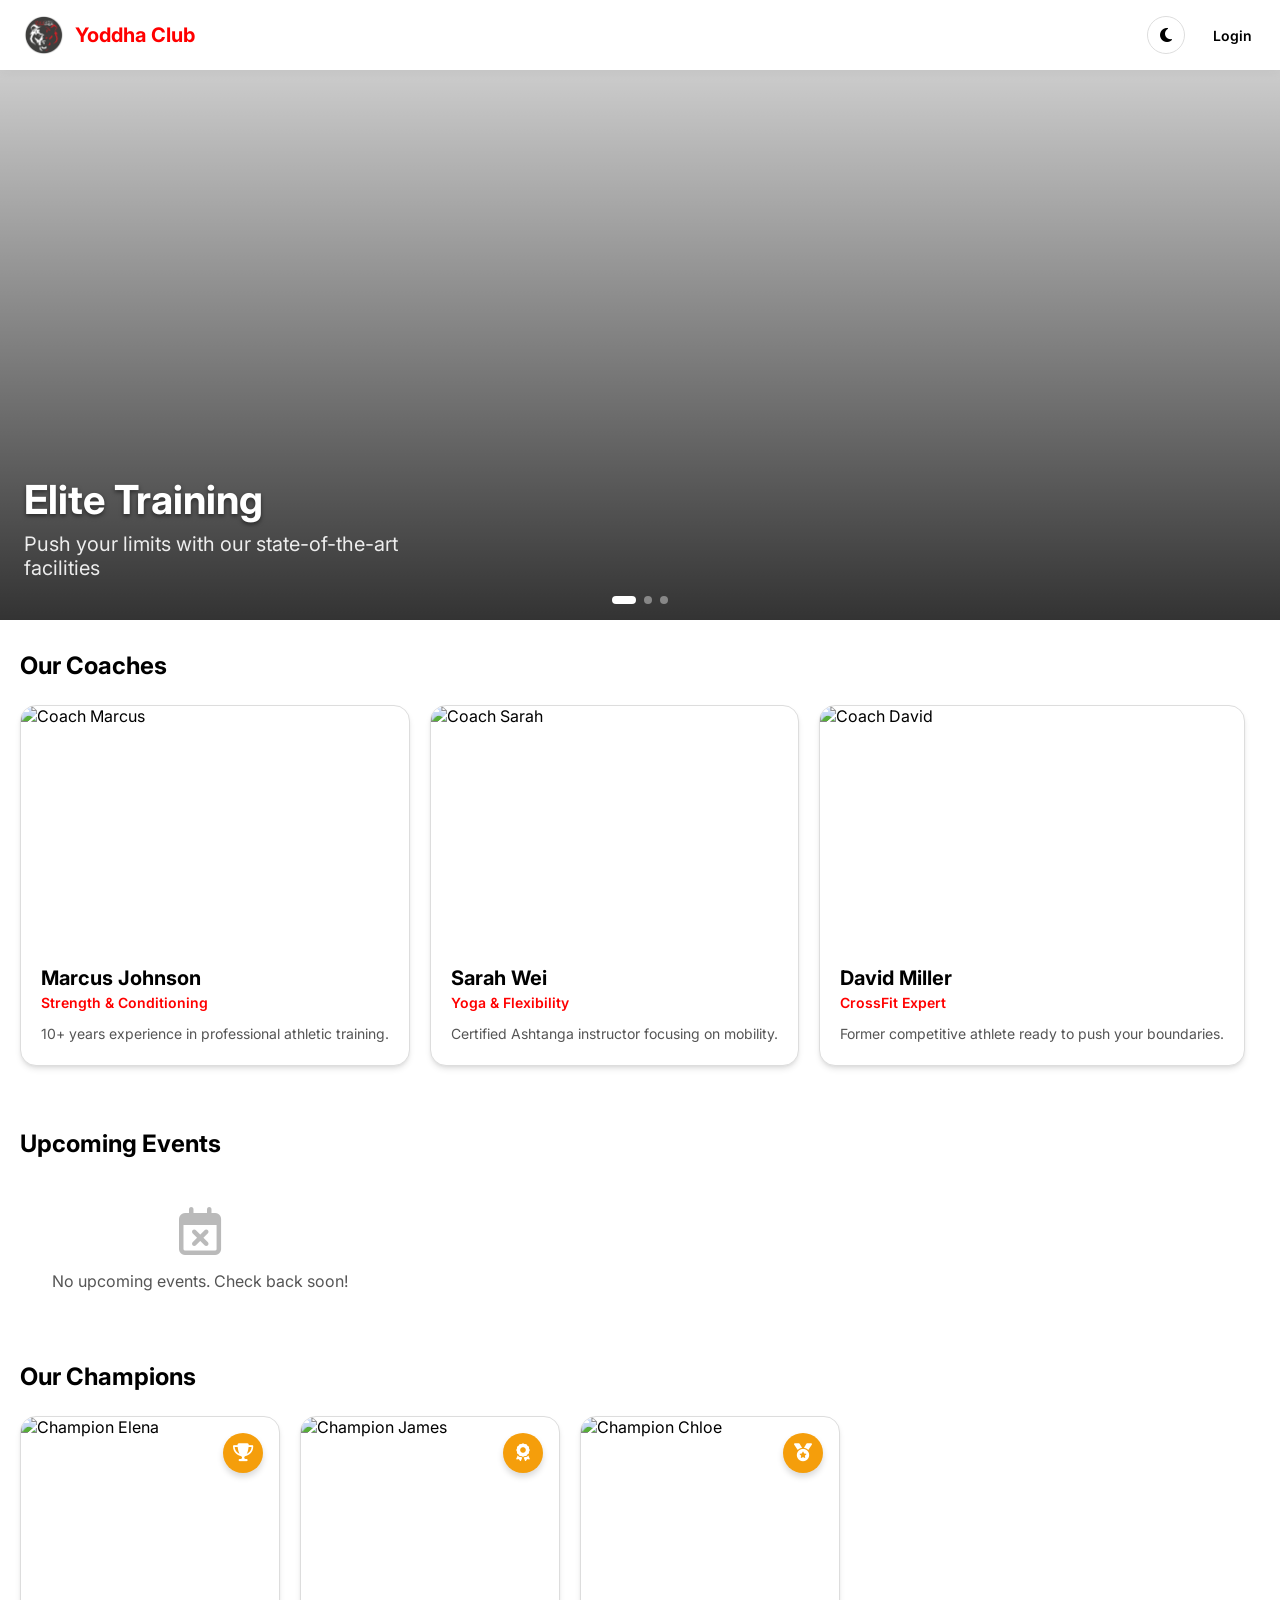
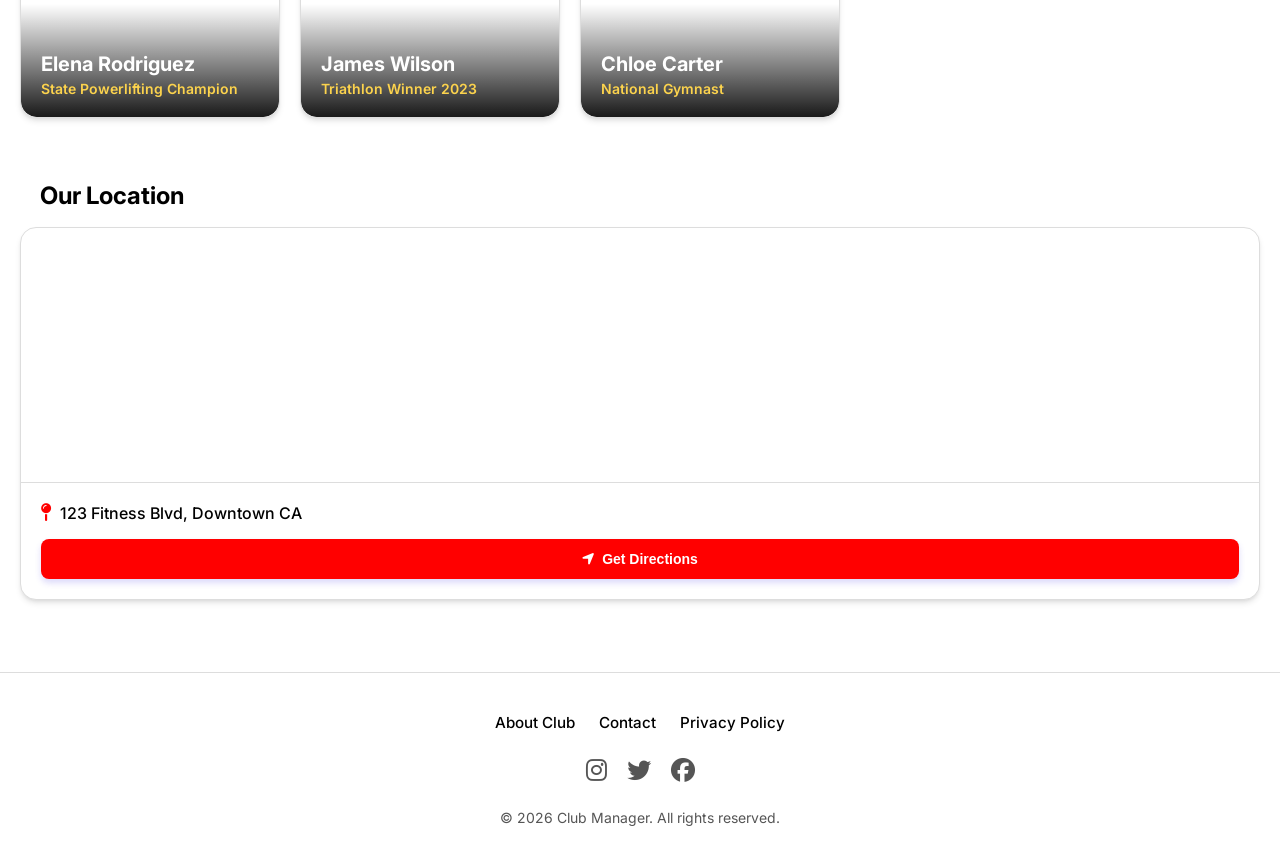
==== index.html @ 1427343e "Add files via upload" ====
<!DOCTYPE html>
<html lang="en">
<head>
    <meta charset="UTF-8">
    <meta name="viewport" content="width=device-width, initial-scale=1.0">
    <title>Yoddha Club</title>
    <!-- Modern Font: Inter -->
    <link href="https://fonts.googleapis.com/css2?family=Inter:wght@300;400;500;600;700;800&display=swap" rel="stylesheet">
    <!-- FontAwesome for Icons -->
    <link rel="stylesheet" href="https://cdnjs.cloudflare.com/ajax/libs/font-awesome/6.4.0/css/all.min.css">
    <link rel="stylesheet" href="styles.css">
</head>
<body>
    <!-- Header Section -->
    <header class="sticky-header">
        <div class="logo">
            <img src="logo.png" alt="Yoddha Club Logo" class="club-logo">
            <span>Yoddha Club</span>
        </div>
        <div class="header-actions">
            <button id="darkModeToggle" class="dark-toggle-btn" title="Toggle Dark Mode">
                <i class="fa-solid fa-moon" id="darkModeIcon"></i>
            </button>
            <a href="login.html" class="btn btn-text">Login</a>
        </div>
    </header>

    <main>
        <!-- Sliding Banner Section -->
        <section class="banner-section fade-element">
            <div class="carousel-track">
                <!-- Banners injected by JS -->
            </div>
            <div class="carousel-dots">
                <!-- Dots injected by JS -->
            </div>
        </section>

        <!-- Coaches Section -->
        <section class="section coaches-section fade-element">
            <h2 class="section-title">Our Coaches</h2>
            <div class="horizontal-scroll">
                <div class="card coach-card">
                    <img src="https://images.unsplash.com/photo-1594381898411-846e7d193883?auto=format&fit=crop&q=80&w=400" alt="Coach Marcus">
                    <div class="card-content">
                        <h3>Marcus Johnson</h3>
                        <p class="specialty">Strength & Conditioning</p>
                        <p class="desc">10+ years experience in professional athletic training.</p>
                    </div>
                </div>
                <div class="card coach-card">
                    <img src="https://images.unsplash.com/photo-1548690312-e3b507d8c110?auto=format&fit=crop&q=80&w=400" alt="Coach Sarah">
                    <div class="card-content">
                        <h3>Sarah Wei</h3>
                        <p class="specialty">Yoga & Flexibility</p>
                        <p class="desc">Certified Ashtanga instructor focusing on mobility.</p>
                    </div>
                </div>
                <div class="card coach-card">
                    <img src="https://images.unsplash.com/photo-1581646743122-86105f9bf35a?auto=format&fit=crop&q=80&w=400" alt="Coach David">
                    <div class="card-content">
                        <h3>David Miller</h3>
                        <p class="specialty">CrossFit Expert</p>
                        <p class="desc">Former competitive athlete ready to push your boundaries.</p>
                    </div>
                </div>
            </div>
        </section>

        <!-- Events Section -->
        <section class="section events-section" style="opacity:1; transform:none;">
            <h2 class="section-title">Upcoming Events</h2>
            <div class="cards-grid" id="publicEventsContainer">
                <!-- Dynamically populated from the database -->
            </div>
        </section>

        <!-- Champions Section -->
        <section class="section champions-section fade-element">
            <h2 class="section-title">Our Champions</h2>
            <div class="horizontal-scroll">
                <div class="card champion-card">
                    <img src="https://images.unsplash.com/photo-1526506114642-54bc0837f42c?auto=format&fit=crop&q=80&w=400" alt="Champion Elena">
                    <div class="champ-badge"><i class="fa-solid fa-trophy"></i></div>
                    <div class="card-content">
                        <h3>Elena Rodriguez</h3>
                        <p class="achievement">State Powerlifting Champion</p>
                    </div>
                </div>
                <div class="card champion-card">
                    <img src="https://images.unsplash.com/photo-1554284126-aa88f22d8b74?auto=format&fit=crop&q=80&w=400" alt="Champion James">
                    <div class="champ-badge"><i class="fa-solid fa-award"></i></div>
                    <div class="card-content">
                        <h3>James Wilson</h3>
                        <p class="achievement">Triathlon Winner 2023</p>
                    </div>
                </div>
                <div class="card champion-card">
                    <img src="https://images.unsplash.com/photo-1620882193910-61f623631fca?auto=format&fit=crop&q=80&w=400" alt="Champion Chloe">
                    <div class="champ-badge"><i class="fa-solid fa-medal"></i></div>
                    <div class="card-content">
                        <h3>Chloe Carter</h3>
                        <p class="achievement">National Gymnast</p>
                    </div>
                </div>
            </div>
        </section>

        <!-- Location Section -->
        <section class="section location-section fade-element">
            <h2 class="section-title">Our Location</h2>
            <div class="card location-card">
                <div class="map-container">
                    <iframe src="https://www.google.com/maps/embed?pb=!1m18!1m12!1m3!1d3022.99!2d-73.987!3d40.748!2m3!1f0!2f0!3f0!3m2!1i1024!2i768!4f13.1!3m3!1m2!1s0x0%3A0x0!2zNDDCsDQ0JzUzLjQiTiA3M8KwNTknMTMuMiJX!5e0!3m2!1sen!2sus!4v1620000000000!5m2!1sen!2sus" width="100%" height="250" style="border:0;" allowfullscreen="" loading="lazy"></iframe>
                </div>
                <div class="card-content">
                    <p class="address"><i class="fa-solid fa-map-pin"></i> 123 Fitness Blvd, Downtown CA</p>
                    <button class="btn btn-primary btn-full"><i class="fa-solid fa-location-arrow"></i> Get Directions</button>
                </div>
            </div>
        </section>
    </main>

    <!-- Footer -->
    <footer>
        <div class="footer-links">
            <a href="#">About Club</a>
            <a href="#">Contact</a>
            <a href="#">Privacy Policy</a>
        </div>
        <div class="social-icons">
            <a href="#"><i class="fa-brands fa-instagram"></i></a>
            <a href="#"><i class="fa-brands fa-twitter"></i></a>
            <a href="#"><i class="fa-brands fa-facebook"></i></a>
        </div>
        <div class="copyright">
            &copy; 2026 Club Manager. All rights reserved.
        </div>
    </footer>

    <script src="db.js"></script>
    <script src="script.js"></script>
</body>
</html>
---- styles.css ----
:root {
    --primary: #FF0000; /* Pure Red */
    --primary-hover: #CC0000;
    --bg-light: #FFFFFF; /* Pure White */
    --white: #FFFFFF;
    --text-dark: #000000; /* Pure Black */
    --text-muted: #555555;
    --border: #DDDDDD;
    --shadow-sm: 0 4px 6px -1px rgba(0, 0, 0, 0.1), 0 2px 4px -2px rgba(0, 0, 0, 0.1);
    --shadow-md: 0 10px 15px -3px rgba(0, 0, 0, 0.08), 0 4px 6px -4px rgba(0, 0, 0, 0.05);
    --radius: 16px;
    --transition: all 0.3s ease;

    /* Dark mode specific */
    --dark-bg: #0f0f0f;
    --dark-surface: #1a1a1a;
    --dark-surface-2: #242424;
    --dark-border: #333333;
}

/* ---- Dark Mode ---- */
body.dark-mode {
    background-color: var(--dark-bg);
    color: #e5e5e5;
    --bg-light: var(--dark-surface);
    --text-dark: #e5e5e5;
    --text-muted: #999999;
    --border: var(--dark-border);
    --shadow-sm: 0 4px 6px -1px rgba(0,0,0,0.4);
    --shadow-md: 0 10px 15px -3px rgba(0,0,0,0.4);
}

body.dark-mode .sticky-header {
    background: rgba(15, 15, 15, 0.96);
    border-bottom: 1px solid var(--dark-border);
}

body.dark-mode .card,
body.dark-mode .section,
body.dark-mode footer {
    background-color: var(--dark-surface);
}

body.dark-mode .card {
    border: 1px solid var(--dark-border);
}

body.dark-mode .coach-section,
body.dark-mode .champions-section,
body.dark-mode .location-section {
    background-color: var(--dark-bg);
}

body.dark-mode .section-title,
body.dark-mode h1, body.dark-mode h2, body.dark-mode h3 {
    color: #f0f0f0;
}

body.dark-mode .footer-links a,
body.dark-mode .social-icons a {
    color: #aaa;
}
body.dark-mode .footer-links a:hover,
body.dark-mode .social-icons a:hover {
    color: var(--primary);
}
body.dark-mode .copyright { color: #666; }

body.dark-mode .btn-outline {
    border-color: #555;
    color: #e5e5e5;
}
body.dark-mode .btn-text {
    color: #e5e5e5;
}
body.dark-mode .btn-text:hover {
    color: var(--primary);
}

/* Dark mode toggle button */
.dark-toggle-btn {
    background: transparent;
    border: 1px solid var(--border);
    border-radius: 50%;
    width: 38px;
    height: 38px;
    display: flex;
    align-items: center;
    justify-content: center;
    cursor: pointer;
    color: var(--text-dark);
    font-size: 1rem;
    transition: var(--transition);
    margin-right: 0.5rem;
}
.dark-toggle-btn:hover {
    background: var(--primary);
    color: #fff;
    border-color: var(--primary);
}
body.dark-mode .dark-toggle-btn {
    border-color: var(--dark-border);
    color: #e5e5e5;
}


* {
    margin: 0;
    padding: 0;
    box-sizing: border-box;
}

html {
    scroll-behavior: smooth;
    font-size: 16px;
}

body {
    font-family: 'Inter', sans-serif;
    background-color: var(--bg-light);
    color: var(--text-dark);
    -webkit-font-smoothing: antialiased;
    overflow-x: hidden;
}

/* Typography */
h1, h2, h3 {
    font-weight: 700;
    line-height: 1.2;
}

.section-title {
    font-size: 1.5rem;
    margin-bottom: 1rem;
    padding: 0 1.25rem;
    color: var(--text-dark);
}

/* Header */
.sticky-header {
    position: fixed;
    top: 0;
    left: 0;
    width: 100%;
    height: 70px;
    background: rgba(255, 255, 255, 0.95);
    backdrop-filter: blur(10px);
    -webkit-backdrop-filter: blur(10px);
    display: flex;
    justify-content: space-between;
    align-items: center;
    padding: 0 1.25rem;
    z-index: 1000;
    box-shadow: 0 2px 10px rgba(0,0,0,0.05);
    transition: var(--transition);
}

.logo {
    display: flex;
    align-items: center;
    gap: 0.5rem;
    font-size: 1.25rem;
    font-weight: 700;
    color: var(--primary);
}

.club-logo {
    height: 44px;
    width: auto;
    object-fit: contain;
}

.header-actions {
    display: flex;
    gap: 0.75rem;
    align-items: center;
}

/* Buttons */
.btn {
    display: inline-flex;
    align-items: center;
    justify-content: center;
    padding: 0.5rem 1rem;
    font-size: 0.875rem;
    font-weight: 600;
    border-radius: 8px;
    text-decoration: none;
    transition: var(--transition);
    border: none;
    cursor: pointer;
    gap: 0.5rem;
}

.btn-text {
    color: var(--text-dark);
    background: transparent;
    padding: 0.5rem;
}

.btn-text:hover {
    color: var(--primary);
}

.btn-primary {
    background: var(--primary);
    color: var(--white);
    box-shadow: 0 4px 6px rgba(79, 70, 229, 0.2);
}

.btn-primary:hover {
    background: var(--primary-hover);
    transform: translateY(-1px);
    box-shadow: 0 6px 8px rgba(79, 70, 229, 0.3);
}

.btn-outline {
    background: transparent;
    color: var(--primary);
    border: 1px solid var(--primary);
}

.btn-outline:hover {
    background: var(--primary);
    color: var(--white);
}

.btn-full {
    width: 100%;
    margin-top: 1rem;
    padding: 0.75rem;
}

/* Main Content Padding */
main {
    padding-top: 70px;
    padding-bottom: 2rem;
}

/* Carousel Banner */
.banner-section {
    position: relative;
    width: 100%;
    height: 350px;
    overflow: hidden;
    margin-bottom: 2rem;
}

.carousel-track {
    display: flex;
    height: 100%;
    transition: transform 0.5s ease-in-out;
}

.slide {
    min-width: 100%;
    height: 100%;
    background-size: cover;
    background-position: center;
    display: flex;
    align-items: flex-end;
    padding: 2.5rem 1.5rem;
}

.slide-content h2 {
    color: var(--white);
    font-size: 1.875rem;
    margin-bottom: 0.5rem;
    text-shadow: 0 2px 4px rgba(0,0,0,0.5);
}

.slide-content p {
    color: rgba(255, 255, 255, 0.9);
    font-size: 1rem;
    max-width: 90%;
}

.carousel-dots {
    position: absolute;
    bottom: 1rem;
    left: 50%;
    transform: translateX(-50%);
    display: flex;
    gap: 0.5rem;
}

.dot {
    width: 8px;
    height: 8px;
    border-radius: 50%;
    background: rgba(255, 255, 255, 0.4);
    cursor: pointer;
    transition: var(--transition);
}

.dot.active {
    background: var(--white);
    width: 24px;
    border-radius: 4px;
}

/* Sections */
.section {
    margin-bottom: 2.5rem;
}

/* Cards */
.card {
    background: var(--white);
    border-radius: var(--radius);
    box-shadow: var(--shadow-sm);
    overflow: hidden;
    transition: var(--transition);
    border: 1px solid var(--border);
}

.card:hover {
    box-shadow: var(--shadow-md);
    transform: translateY(-4px);
}

.card img {
    width: 100%;
    object-fit: cover;
    display: block;
}

.card-content {
    padding: 1.25rem;
}

/* Horizontal Scroll */
.horizontal-scroll {
    display: flex;
    overflow-x: auto;
    gap: 1.25rem;
    padding: 0.5rem 1.25rem 1.5rem;
    scroll-snap-type: x mandatory;
    scrollbar-width: none; /* Firefox */
}

.horizontal-scroll::-webkit-scrollbar {
    display: none; /* Chrome */
}

.horizontal-scroll .card {
    min-width: 280px;
    scroll-snap-align: center;
}

/* Coaches Card */
.coach-card img {
    height: 240px;
}

.coach-card h3 {
    font-size: 1.25rem;
    margin-bottom: 0.25rem;
}

.coach-card .specialty {
    color: var(--primary);
    font-size: 0.875rem;
    font-weight: 600;
    margin-bottom: 0.75rem;
}

.coach-card .desc {
    font-size: 0.875rem;
    color: var(--text-muted);
    line-height: 1.6;
}

/* Events Grid */
.cards-grid {
    display: flex;
    flex-direction: column;
    gap: 1.25rem;
    padding: 0 1.25rem;
}

.event-card img {
    height: 180px;
}

.event-meta {
    display: flex;
    justify-content: space-between;
    font-size: 0.8rem;
    color: var(--text-muted);
    margin-bottom: 0.75rem;
    font-weight: 500;
}

.event-meta i {
    color: var(--primary);
    margin-right: 0.25rem;
}

.event-card h3 {
    font-size: 1.25rem;
    margin-bottom: 0.25rem;
}

/* Champions Card */
.champion-card {
    position: relative;
    min-width: 260px !important;
}

.champion-card img {
    height: 300px;
}

.champ-badge {
    position: absolute;
    top: 1rem;
    right: 1rem;
    background: #F59E0B;
    color: var(--white);
    width: 40px;
    height: 40px;
    border-radius: 50%;
    display: flex;
    align-items: center;
    justify-content: center;
    box-shadow: 0 4px 6px rgba(0,0,0,0.15);
    font-size: 1.125rem;
}

.champion-card .card-content {
    position: absolute;
    bottom: 0;
    width: 100%;
    background: linear-gradient(to top, rgba(0,0,0,0.9), transparent);
    color: var(--white);
    padding-top: 3rem;
    border-radius: 0 0 var(--radius) var(--radius);
}

.champion-card h3 {
    color: var(--white);
    font-size: 1.25rem;
}

.champion-card .achievement {
    color: #FCD34D;
    font-size: 0.875rem;
    font-weight: 600;
    margin-top: 0.25rem;
}

/* Location */
.location-section {
    padding: 0 1.25rem;
}

.location-card .map-container {
    width: 100%;
    border-bottom: 1px solid var(--border);
}

.location-card .address {
    display: flex;
    align-items: center;
    gap: 0.5rem;
    font-weight: 500;
    color: var(--text-dark);
    margin-bottom: 0;
}

.location-card .address i {
    color: var(--primary);
    font-size: 1.125rem;
}

/* Footer */
footer {
    background: var(--white);
    padding: 2.5rem 1.25rem;
    text-align: center;
    border-top: 1px solid var(--border);
}

.footer-links {
    display: flex;
    justify-content: center;
    flex-wrap: wrap;
    gap: 1.5rem;
    margin-bottom: 1.5rem;
}

.footer-links a {
    color: var(--text-dark);
    text-decoration: none;
    font-weight: 500;
    font-size: 0.95rem;
    transition: var(--transition);
}

.footer-links a:hover {
    color: var(--primary);
}

.social-icons {
    display: flex;
    justify-content: center;
    gap: 1.25rem;
    margin-bottom: 1.5rem;
}

.social-icons a {
    color: var(--text-muted);
    font-size: 1.5rem;
    transition: var(--transition);
}

.social-icons a:hover {
    color: var(--primary);
    transform: scale(1.1);
}

.copyright {
    color: var(--text-muted);
    font-size: 0.875rem;
}

/* Animations (Subtle fade in on scroll) */
.fade-element {
    opacity: 0;
    transform: translateY(30px);
    transition: opacity 0.8s ease-out, transform 0.8s ease-out;
}

.fade-element.visible {
    opacity: 1;
    transform: translateY(0);
}

/* Media Queries for responsiveness */
@media (max-width: 380px) {
    .header-actions .btn-text {
        display: none; /* hide login text on very small screens */
    }
}

@media (min-width: 768px) {
    .banner-section {
        height: 450px;
    }
    .cards-grid {
        flex-direction: row;
        flex-wrap: wrap;
    }
    .event-card {
        flex: 1 1 calc(50% - 1.25rem);
    }
    .horizontal-scroll .card {
        scroll-snap-align: start;
    }
}

@media (min-width: 1024px) {
    .cards-grid {
        flex-direction: row;
    }
    .event-card {
        flex: 1 1 calc(33.333% - 1.25rem);
    }
    .banner-section {
        height: 550px;
    }
    .slide-content h2 {
        font-size: 2.5rem;
    }
    .slide-content p {
        font-size: 1.25rem;
    }
}
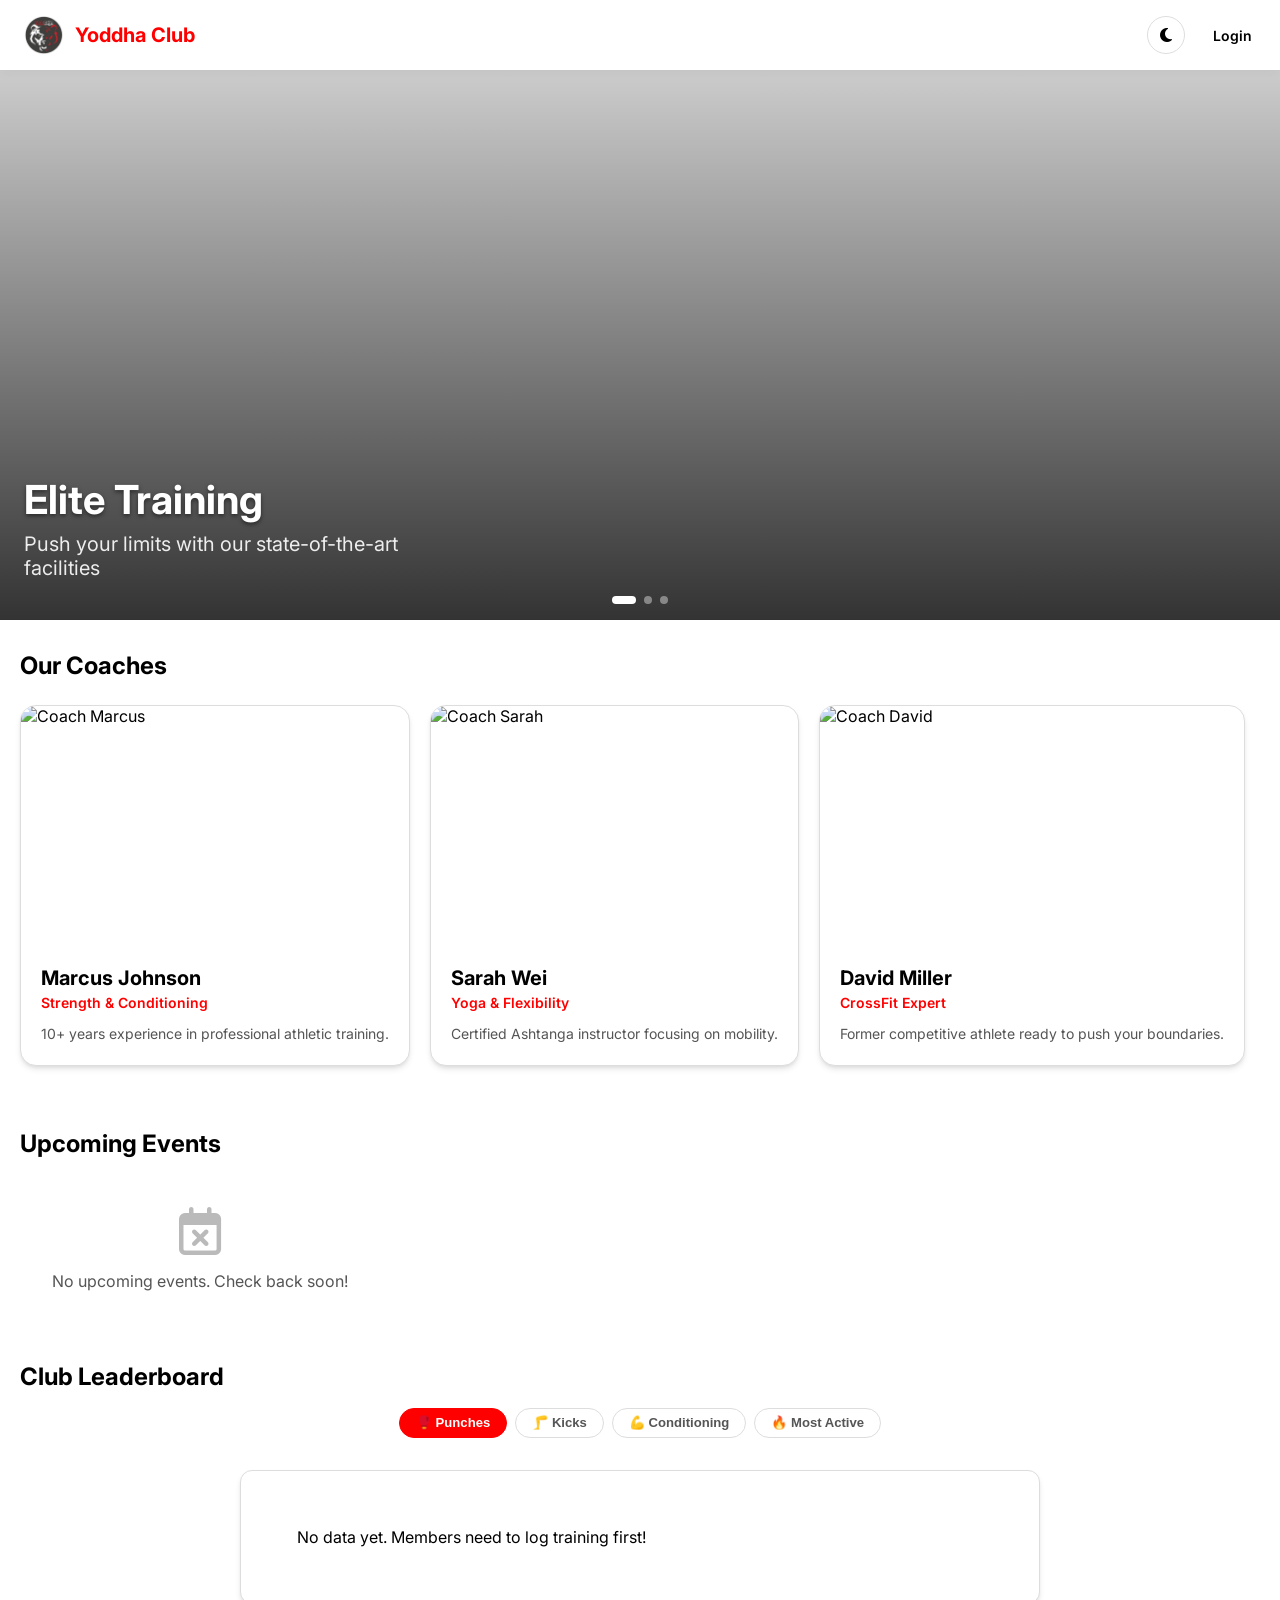
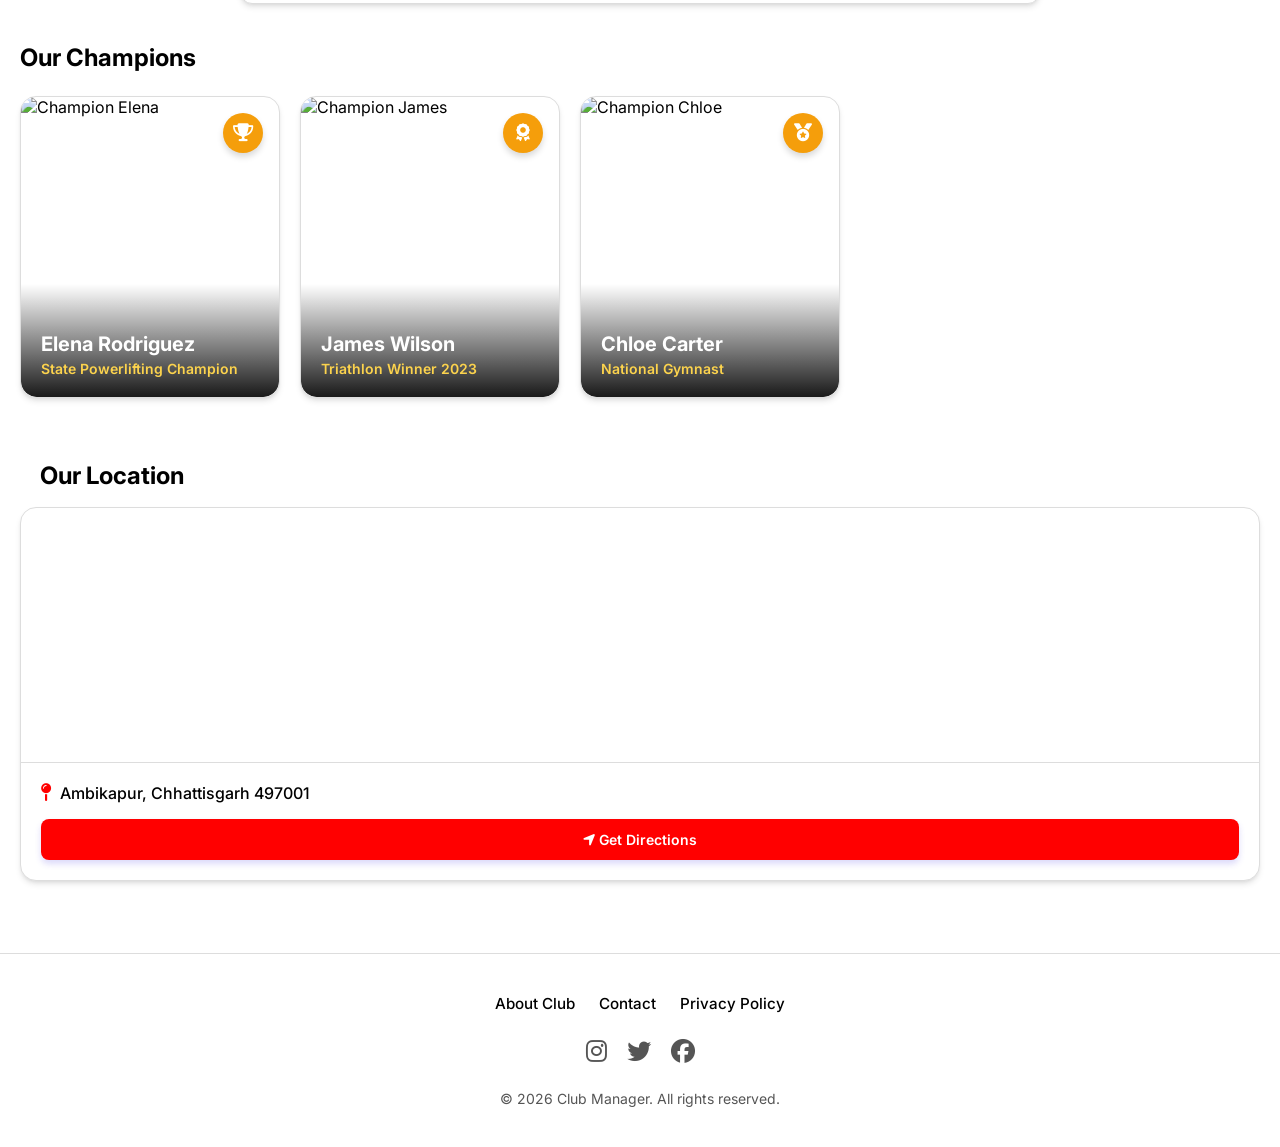
==== commit df4a560e: "Add files via upload" ====
--- a/index.html
+++ b/index.html
@@ -75,6 +75,22 @@
             </div>
         </section>
 
+        <!-- Club Leaderboard Section -->
+        <section class="section leaderboard-section fade-element">
+            <h2 class="section-title">Club Leaderboard</h2>
+            
+            <div class="tp-tab-pills" style="justify-content:center; margin-bottom: 2rem;">
+                <button class="tp-tab-pill active" data-public-lb="punches">🥊 Punches</button>
+                <button class="tp-tab-pill" data-public-lb="kicks">🦵 Kicks</button>
+                <button class="tp-tab-pill" data-public-lb="conditioning">💪 Conditioning</button>
+                <button class="tp-tab-pill" data-public-lb="active">🔥 Most Active</button>
+            </div>
+
+            <div id="publicLeaderboardContainer" style="max-width: 800px; margin: 0 auto; background: var(--bg-light); border-radius: 12px; padding: 1.5rem; box-shadow: var(--shadow-sm); border: 1px solid var(--border);">
+                <!-- Dynamically populated by JS -->
+            </div>
+        </section>
+
         <!-- Champions Section -->
         <section class="section champions-section fade-element">
             <h2 class="section-title">Our Champions</h2>
@@ -111,11 +127,11 @@
             <h2 class="section-title">Our Location</h2>
             <div class="card location-card">
                 <div class="map-container">
-                    <iframe src="https://www.google.com/maps/embed?pb=!1m18!1m12!1m3!1d3022.99!2d-73.987!3d40.748!2m3!1f0!2f0!3f0!3m2!1i1024!2i768!4f13.1!3m3!1m2!1s0x0%3A0x0!2zNDDCsDQ0JzUzLjQiTiA3M8KwNTknMTMuMiJX!5e0!3m2!1sen!2sus!4v1620000000000!5m2!1sen!2sus" width="100%" height="250" style="border:0;" allowfullscreen="" loading="lazy"></iframe>
+                    <iframe src="https://www.google.com/maps?q=Yoddha+kickboxing+%26+martialarts+club+ambikapur&output=embed" width="100%" height="250" style="border:0;" allowfullscreen="" loading="lazy"></iframe>
                 </div>
                 <div class="card-content">
-                    <p class="address"><i class="fa-solid fa-map-pin"></i> 123 Fitness Blvd, Downtown CA</p>
-                    <button class="btn btn-primary btn-full"><i class="fa-solid fa-location-arrow"></i> Get Directions</button>
+                    <p class="address"><i class="fa-solid fa-map-pin"></i> Ambikapur, Chhattisgarh 497001</p>
+                    <a href="https://www.google.com/maps/search/Yoddha+kickboxing+%26+martialarts+club+ambikapur" target="_blank" class="btn btn-primary btn-full" style="display:inline-block; text-align:center;"><i class="fa-solid fa-location-arrow"></i> Get Directions</a>
                 </div>
             </div>
         </section>
--- a/styles.css
+++ b/styles.css
@@ -577,3 +577,70 @@
         font-size: 1.25rem;
     }
 }
+
+/* Leaderboard on Landing Page */
+.tp-leaderboard-row {
+    display: flex;
+    align-items: center;
+    gap: 1rem;
+    padding: 0.75rem 1rem;
+    border-radius: 10px;
+    margin-bottom: 0.5rem;
+    background: var(--bg-light);
+    border: 1px solid var(--border);
+    transition: var(--transition);
+}
+.tp-leaderboard-row:hover { border-color: var(--primary); }
+.tp-rank-badge {
+    width: 32px;
+    height: 32px;
+    border-radius: 50%;
+    display: flex;
+    align-items: center;
+    justify-content: center;
+    font-weight: 700;
+    font-size: 0.9rem;
+    flex-shrink: 0;
+    background: var(--border);
+    color: var(--text-muted);
+}
+.tp-rank-badge.rank-1 { background: linear-gradient(135deg,#FFD700,#FFA500); color: #333; }
+.tp-rank-badge.rank-2 { background: linear-gradient(135deg,#C0C0C0,#A8A8A8); color: #333; }
+.tp-rank-badge.rank-3 { background: linear-gradient(135deg,#CD7F32,#A0522D); color: #fff; }
+
+.tp-progress-bar-container {
+    background: var(--border);
+    border-radius: 999px;
+    height: 10px;
+    overflow: hidden;
+    margin-top: 4px;
+}
+.tp-progress-bar-fill {
+    height: 100%;
+    border-radius: 999px;
+    background: linear-gradient(90deg, var(--primary), #ff6666);
+    transition: width 0.8s cubic-bezier(0.4, 0, 0.2, 1);
+}
+
+.tp-tab-pills {
+    display: flex;
+    gap: 0.5rem;
+    flex-wrap: wrap;
+    margin-bottom: 1.25rem;
+}
+.tp-tab-pill {
+    padding: 0.4rem 1rem;
+    border-radius: 999px;
+    font-size: 0.82rem;
+    font-weight: 600;
+    border: 1px solid var(--border);
+    background: var(--bg-light);
+    color: var(--text-muted);
+    cursor: pointer;
+    transition: var(--transition);
+}
+.tp-tab-pill.active, .tp-tab-pill:hover {
+    background: var(--primary);
+    color: #fff;
+    border-color: var(--primary);
+}
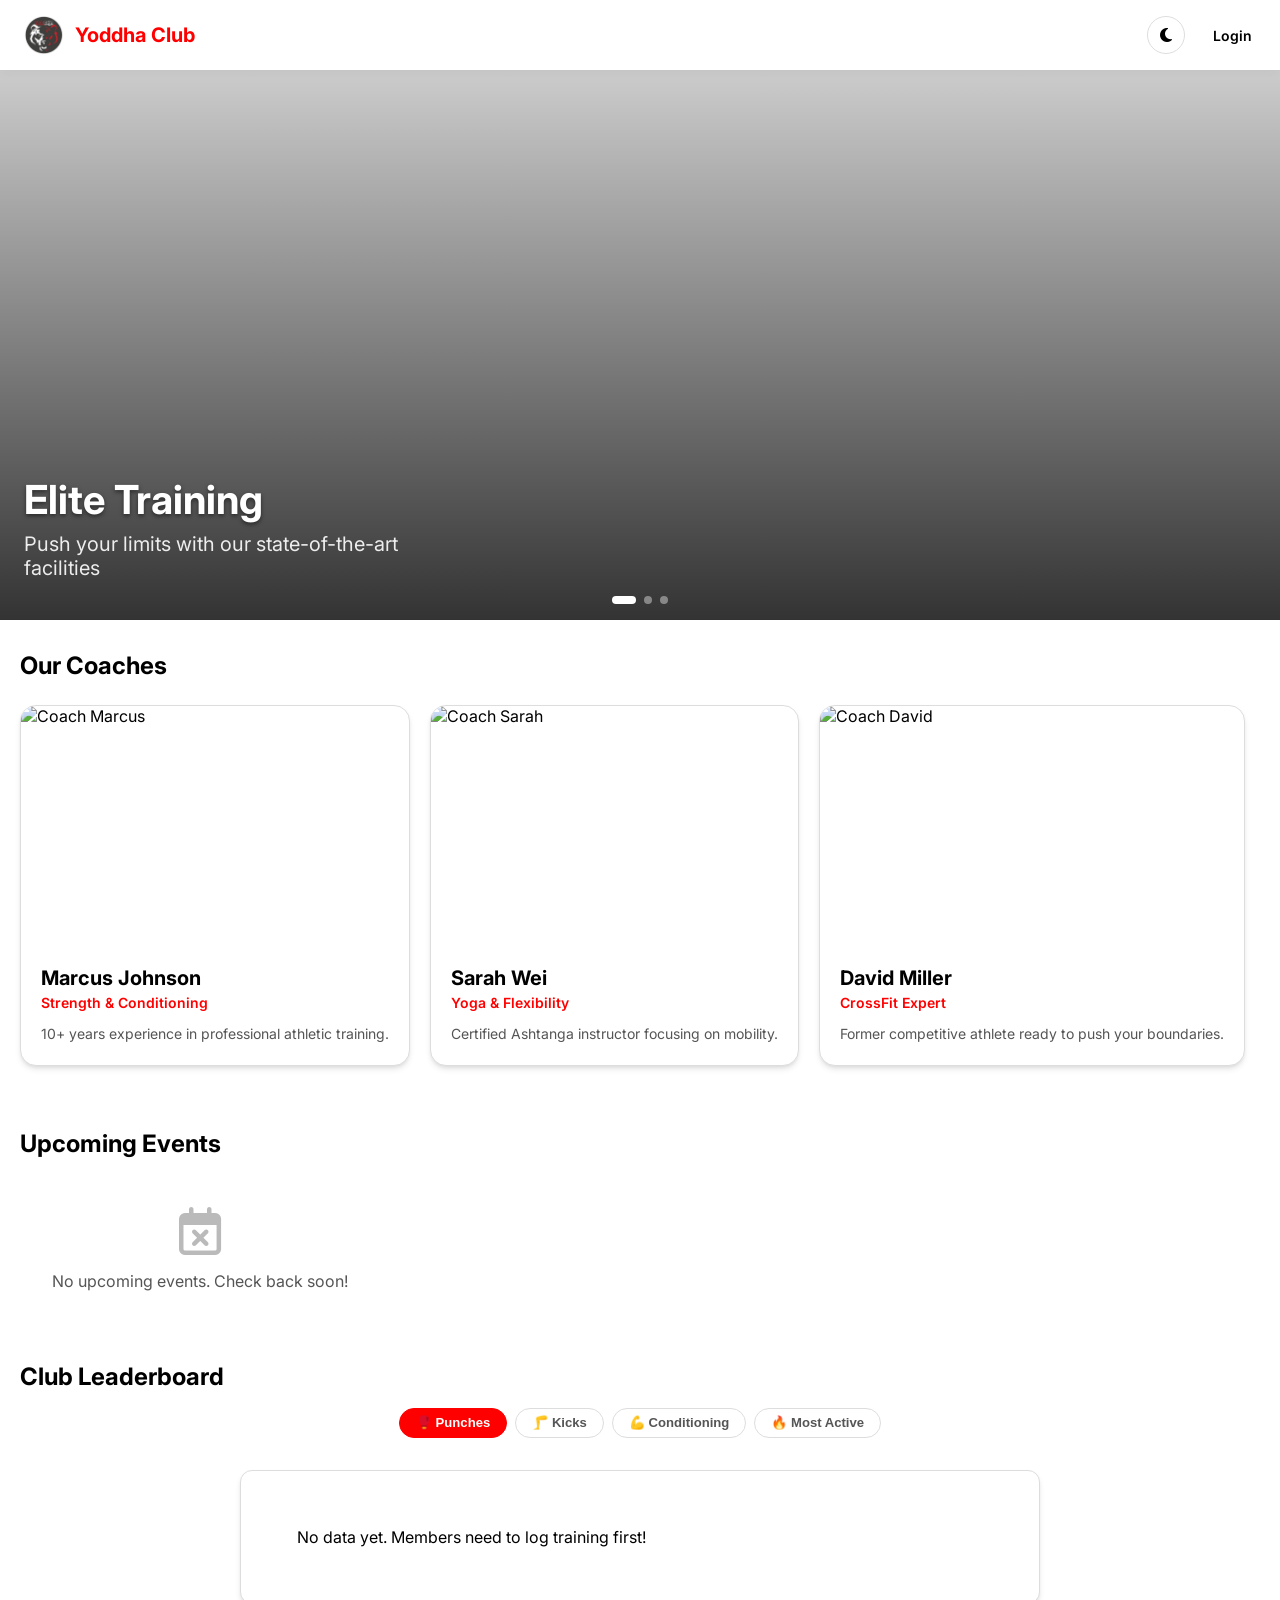
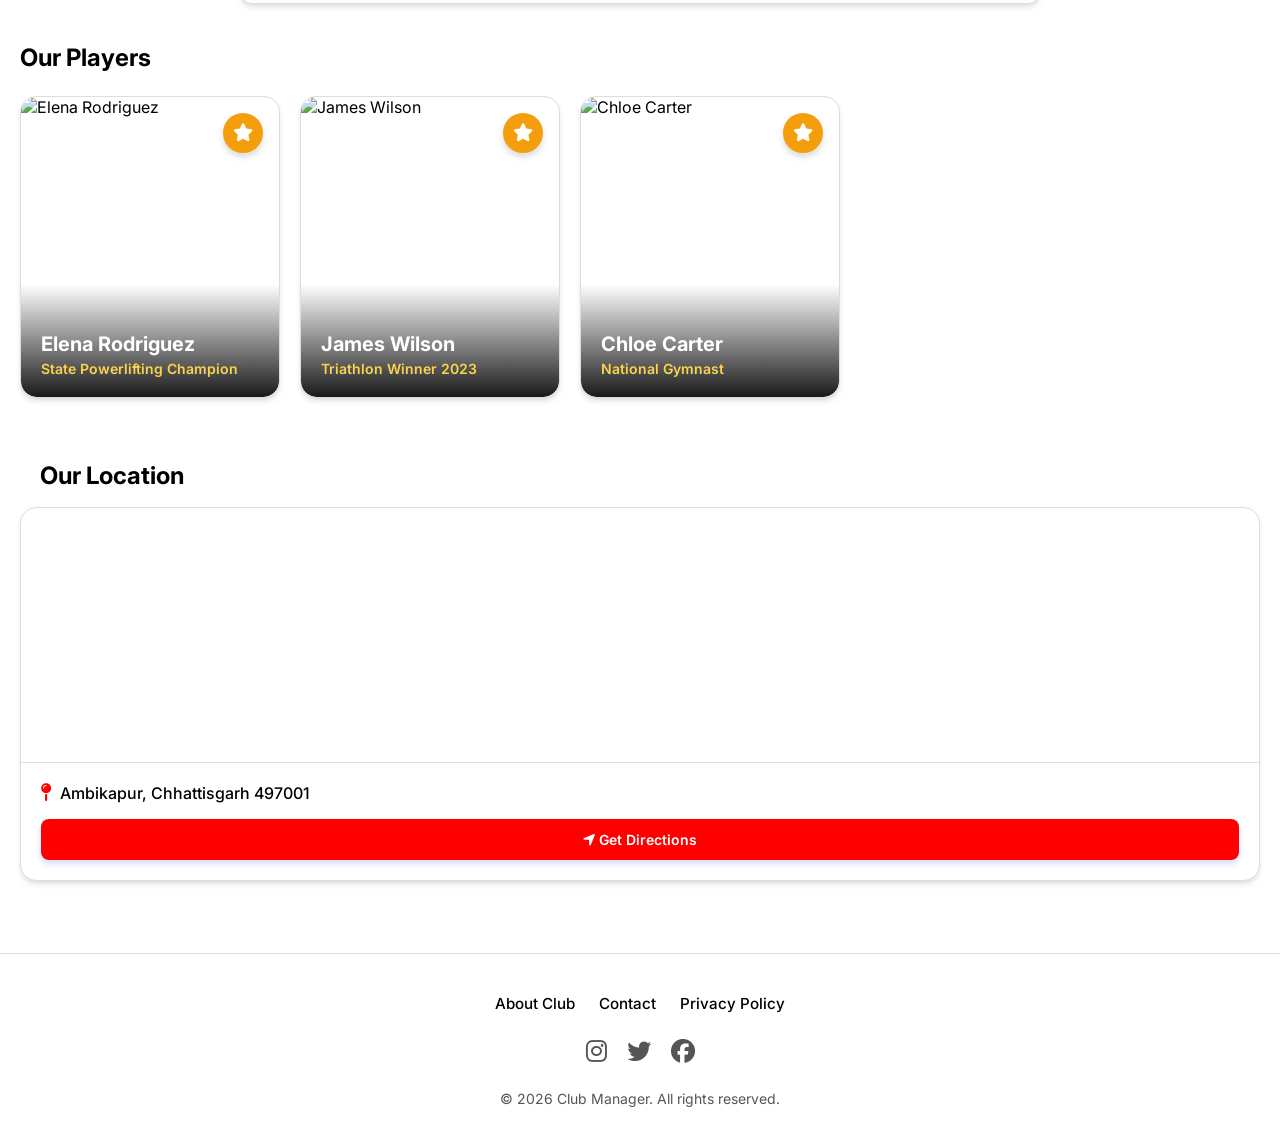
==== commit bc3c4153: "Add files via upload" ====
--- a/index.html
+++ b/index.html
@@ -75,6 +75,14 @@
             </div>
         </section>
 
+        <!-- Past Events Section -->
+        <section class="section past-events-section" id="pastEventsSection" style="display: none;">
+            <h2 class="section-title">Past Events & Gallery</h2>
+            <div class="cards-grid" id="publicPastEventsContainer">
+                <!-- Dynamically populated from the database -->
+            </div>
+        </section>
+
         <!-- Club Leaderboard Section -->
         <section class="section leaderboard-section fade-element">
             <h2 class="section-title">Club Leaderboard</h2>
@@ -91,34 +99,11 @@
             </div>
         </section>
 
-        <!-- Champions Section -->
+        <!-- Our Players Section -->
         <section class="section champions-section fade-element">
-            <h2 class="section-title">Our Champions</h2>
-            <div class="horizontal-scroll">
-                <div class="card champion-card">
-                    <img src="https://images.unsplash.com/photo-1526506114642-54bc0837f42c?auto=format&fit=crop&q=80&w=400" alt="Champion Elena">
-                    <div class="champ-badge"><i class="fa-solid fa-trophy"></i></div>
-                    <div class="card-content">
-                        <h3>Elena Rodriguez</h3>
-                        <p class="achievement">State Powerlifting Champion</p>
-                    </div>
-                </div>
-                <div class="card champion-card">
-                    <img src="https://images.unsplash.com/photo-1554284126-aa88f22d8b74?auto=format&fit=crop&q=80&w=400" alt="Champion James">
-                    <div class="champ-badge"><i class="fa-solid fa-award"></i></div>
-                    <div class="card-content">
-                        <h3>James Wilson</h3>
-                        <p class="achievement">Triathlon Winner 2023</p>
-                    </div>
-                </div>
-                <div class="card champion-card">
-                    <img src="https://images.unsplash.com/photo-1620882193910-61f623631fca?auto=format&fit=crop&q=80&w=400" alt="Champion Chloe">
-                    <div class="champ-badge"><i class="fa-solid fa-medal"></i></div>
-                    <div class="card-content">
-                        <h3>Chloe Carter</h3>
-                        <p class="achievement">National Gymnast</p>
-                    </div>
-                </div>
+            <h2 class="section-title">Our Players</h2>
+            <div class="horizontal-scroll" id="ourPlayersContainer">
+                <!-- Dynamically populated from the database -->
             </div>
         </section>
 
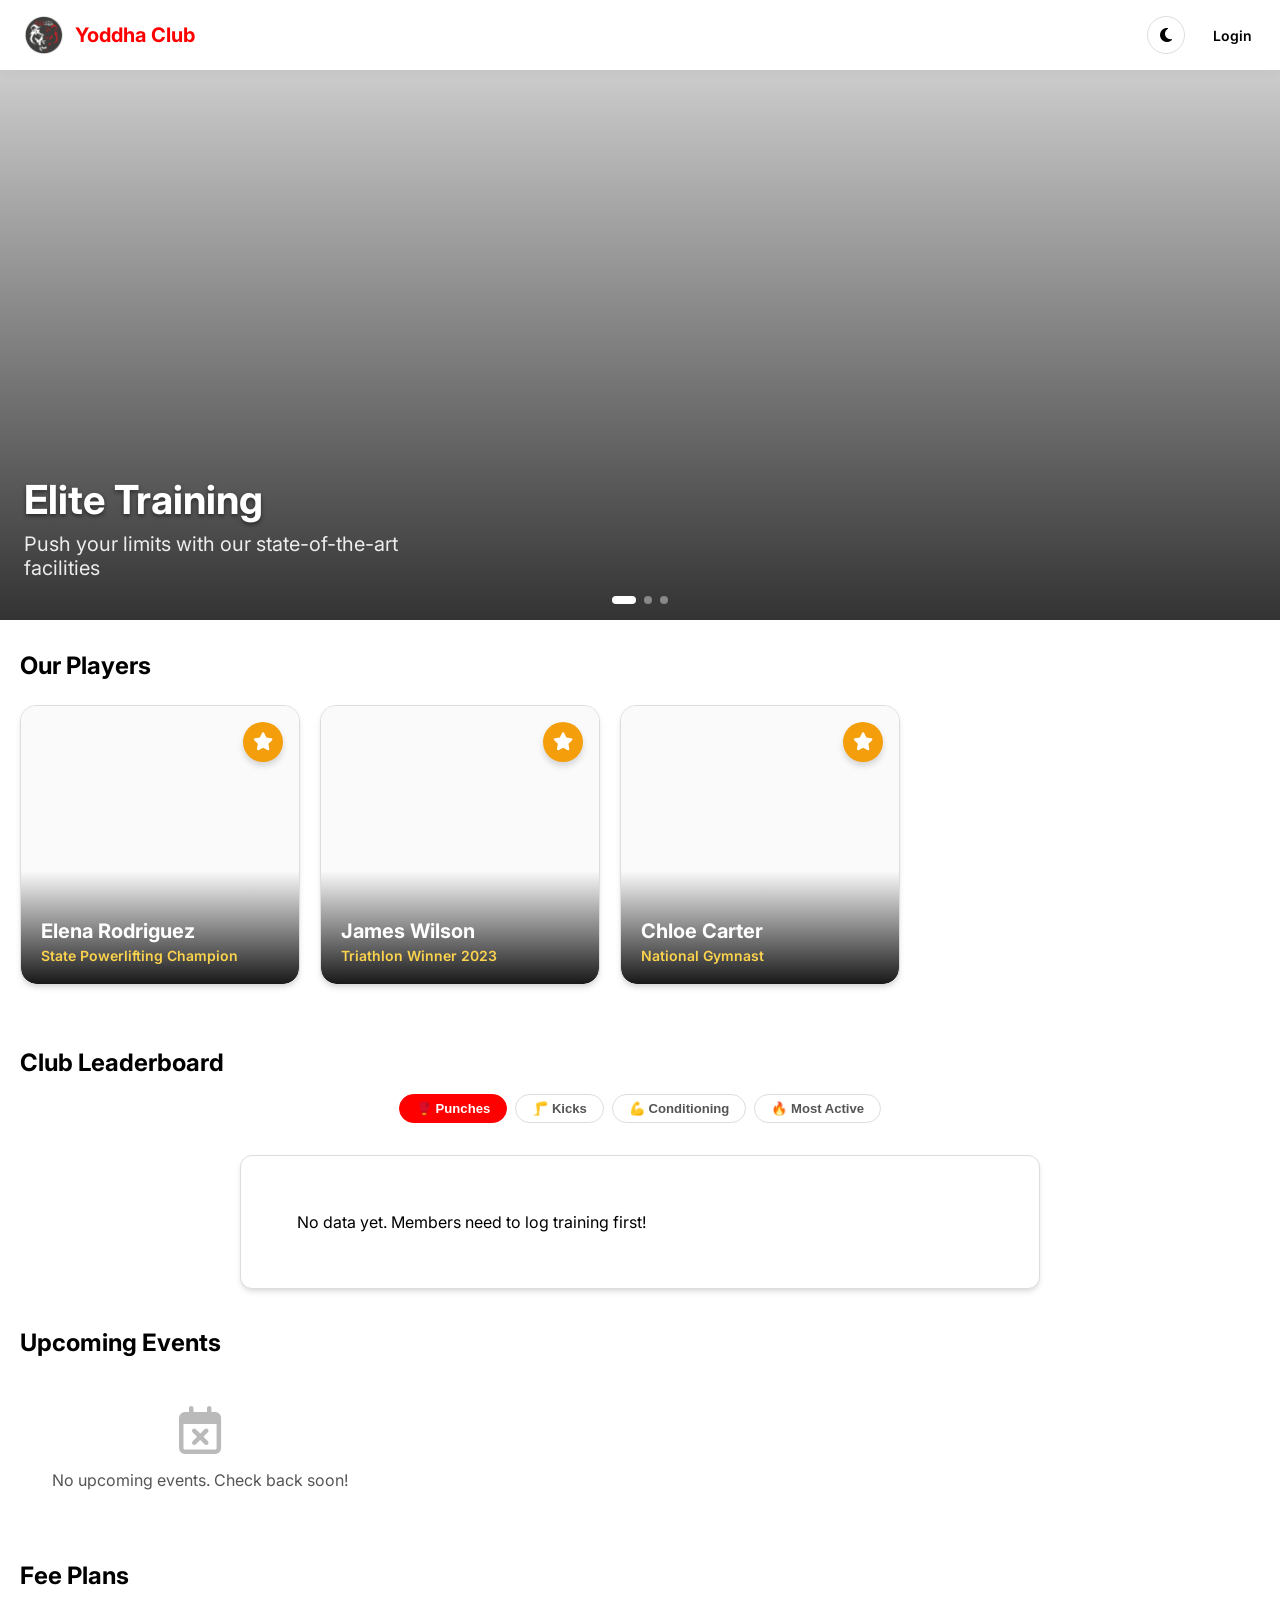
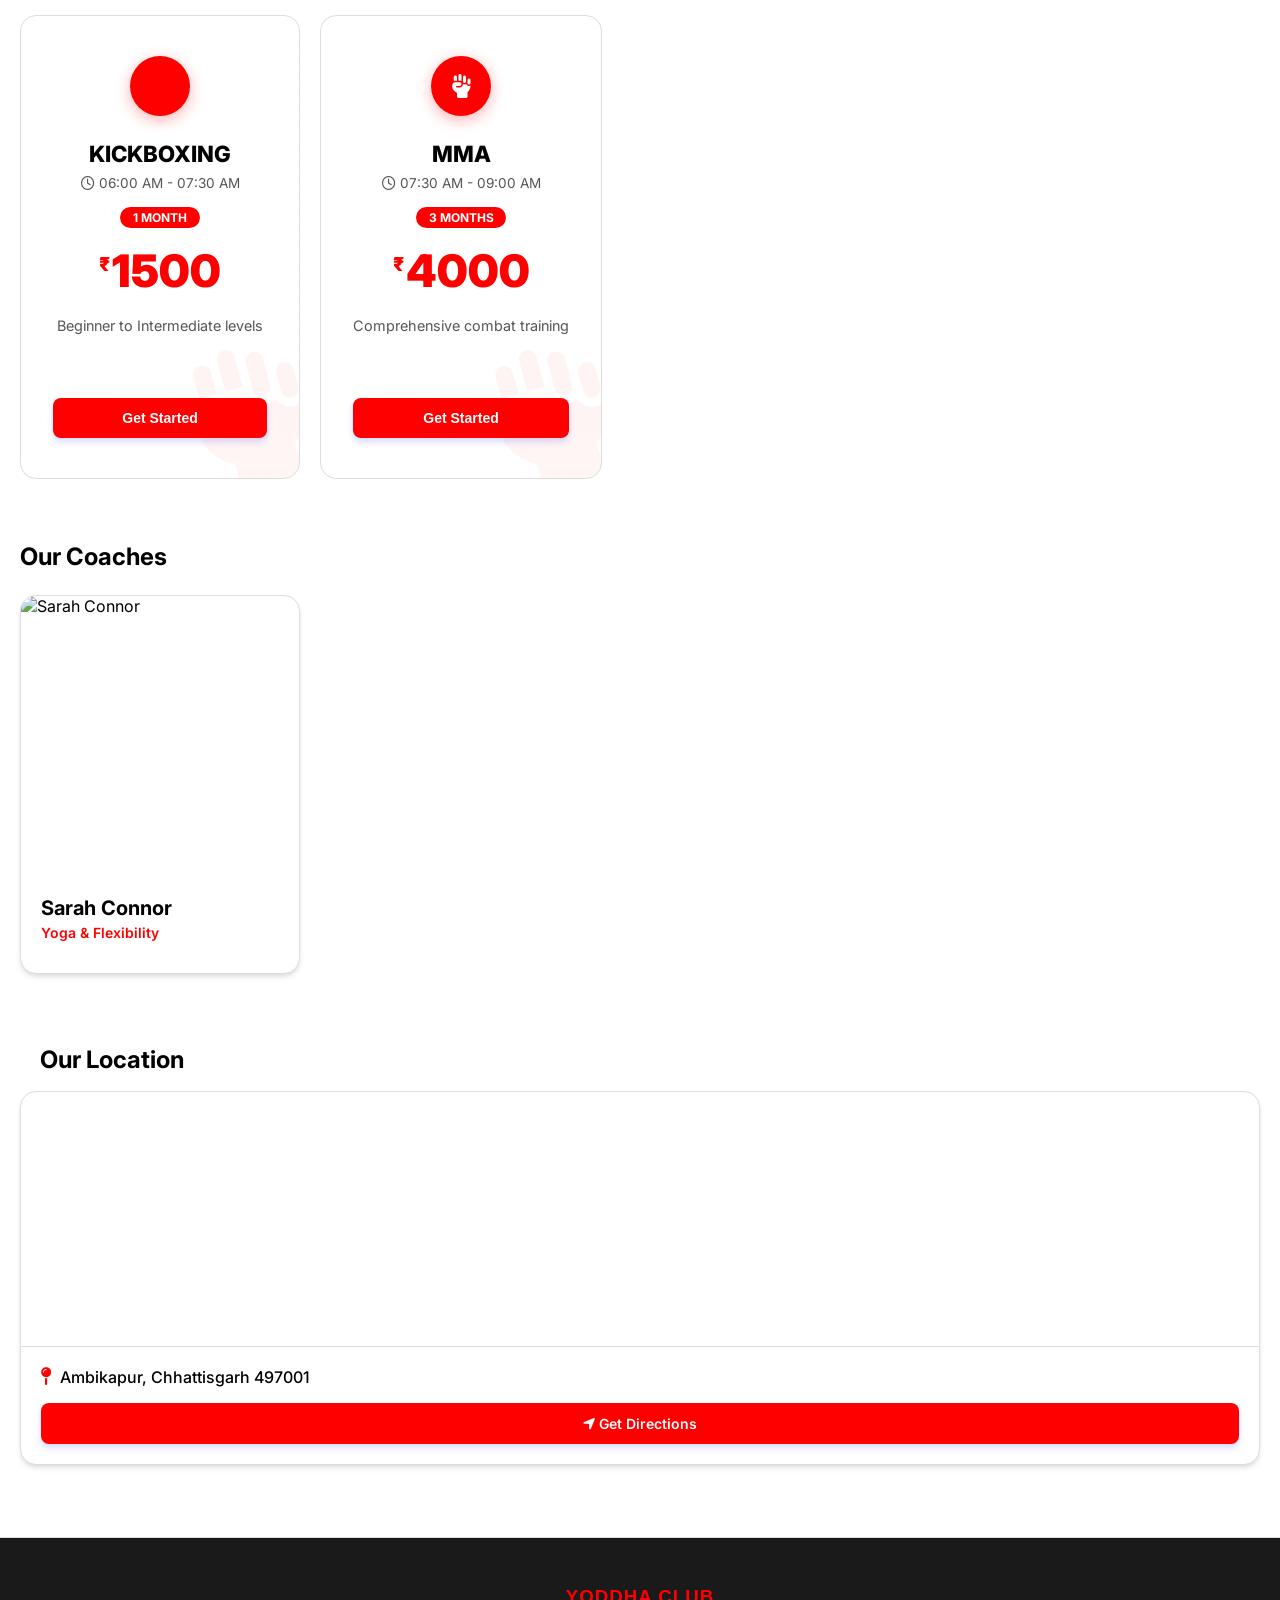
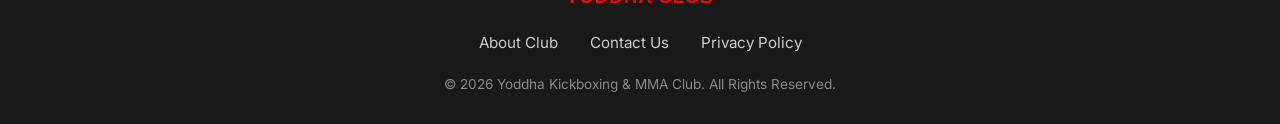
==== commit 2971c162: "Add files via upload" ====
--- a/index.html
+++ b/index.html
@@ -26,7 +26,7 @@
     </header>
 
     <main>
-        <!-- Sliding Banner Section -->
+        <!-- Banner Section -->
         <section class="banner-section fade-element">
             <div class="carousel-track">
                 <!-- Banners injected by JS -->
@@ -36,49 +36,10 @@
             </div>
         </section>
 
-        <!-- Coaches Section -->
-        <section class="section coaches-section fade-element">
-            <h2 class="section-title">Our Coaches</h2>
-            <div class="horizontal-scroll">
-                <div class="card coach-card">
-                    <img src="https://images.unsplash.com/photo-1594381898411-846e7d193883?auto=format&fit=crop&q=80&w=400" alt="Coach Marcus">
-                    <div class="card-content">
-                        <h3>Marcus Johnson</h3>
-                        <p class="specialty">Strength & Conditioning</p>
-                        <p class="desc">10+ years experience in professional athletic training.</p>
-                    </div>
-                </div>
-                <div class="card coach-card">
-                    <img src="https://images.unsplash.com/photo-1548690312-e3b507d8c110?auto=format&fit=crop&q=80&w=400" alt="Coach Sarah">
-                    <div class="card-content">
-                        <h3>Sarah Wei</h3>
-                        <p class="specialty">Yoga & Flexibility</p>
-                        <p class="desc">Certified Ashtanga instructor focusing on mobility.</p>
-                    </div>
-                </div>
-                <div class="card coach-card">
-                    <img src="https://images.unsplash.com/photo-1581646743122-86105f9bf35a?auto=format&fit=crop&q=80&w=400" alt="Coach David">
-                    <div class="card-content">
-                        <h3>David Miller</h3>
-                        <p class="specialty">CrossFit Expert</p>
-                        <p class="desc">Former competitive athlete ready to push your boundaries.</p>
-                    </div>
-                </div>
-            </div>
-        </section>
-
-        <!-- Events Section -->
-        <section class="section events-section" style="opacity:1; transform:none;">
-            <h2 class="section-title">Upcoming Events</h2>
-            <div class="cards-grid" id="publicEventsContainer">
-                <!-- Dynamically populated from the database -->
-            </div>
-        </section>
-
-        <!-- Past Events Section -->
-        <section class="section past-events-section" id="pastEventsSection" style="display: none;">
-            <h2 class="section-title">Past Events & Gallery</h2>
-            <div class="cards-grid" id="publicPastEventsContainer">
+        <!-- Our Players Section -->
+        <section class="section champions-section fade-element">
+            <h2 class="section-title">Our Players</h2>
+            <div class="horizontal-scroll" id="ourPlayersContainer">
                 <!-- Dynamically populated from the database -->
             </div>
         </section>
@@ -99,10 +60,34 @@
             </div>
         </section>
 
-        <!-- Our Players Section -->
-        <section class="section champions-section fade-element">
-            <h2 class="section-title">Our Players</h2>
-            <div class="horizontal-scroll" id="ourPlayersContainer">
+        <!-- Events Section -->
+        <section class="section events-section fade-element">
+            <h2 class="section-title">Upcoming Events</h2>
+            <div class="cards-grid" id="publicEventsContainer">
+                <!-- Dynamically populated from the database -->
+            </div>
+        </section>
+
+        <!-- Fee Chart Section (NEW) -->
+        <section class="section fee-chart-section fade-element">
+            <h2 class="section-title">Fee Plans</h2>
+            <div class="horizontal-scroll" id="feePlansContainer">
+                <!-- Dynamically populated from the database -->
+            </div>
+        </section>
+
+        <!-- Coaches Section -->
+        <section class="section coaches-section fade-element">
+            <h2 class="section-title">Our Coaches</h2>
+            <div class="horizontal-scroll" id="publicCoachesContainer" style="padding-bottom: 2rem;">
+                <!-- Dynamically populated from the database -->
+            </div>
+        </section>
+
+        <!-- Past Events Section -->
+        <section class="section past-events-section" id="pastEventsSection" style="display: none;">
+            <h2 class="section-title">Past Events & Gallery</h2>
+            <div class="cards-grid" id="publicPastEventsContainer">
                 <!-- Dynamically populated from the database -->
             </div>
         </section>
@@ -122,20 +107,28 @@
         </section>
     </main>
 
-    <!-- Footer -->
-    <footer>
-        <div class="footer-links">
-            <a href="#">About Club</a>
-            <a href="#">Contact</a>
-            <a href="#">Privacy Policy</a>
+    <!-- Footer Modal -->
+    <div id="footerPopupModal" class="footer-modal">
+        <div class="footer-modal-overlay" id="footerModalOverlay"></div>
+        <div class="footer-modal-content">
+            <button class="footer-modal-close" id="closeFooterModal">&times;</button>
+            <div id="footerModalBody">
+                <!-- Dynamic content goes here -->
+            </div>
         </div>
-        <div class="social-icons">
-            <a href="#"><i class="fa-brands fa-instagram"></i></a>
-            <a href="#"><i class="fa-brands fa-twitter"></i></a>
-            <a href="#"><i class="fa-brands fa-facebook"></i></a>
-        </div>
-        <div class="copyright">
-            &copy; 2026 Club Manager. All rights reserved.
+    </div>
+
+    <footer class="main-footer">
+        <div class="container">
+            <div class="footer-brand">
+                <h3>YODDHA CLUB</h3>
+            </div>
+            <div class="footer-nav">
+                <a href="javascript:void(0)" id="openAbout">About Club</a>
+                <a href="javascript:void(0)" id="openContact">Contact Us</a>
+                <a href="javascript:void(0)" id="openPrivacy">Privacy Policy</a>
+            </div>
+            <p class="footer-copyright">&copy; 2026 Yoddha Kickboxing & MMA Club. All Rights Reserved.</p>
         </div>
     </footer>
 
--- a/styles.css
+++ b/styles.css
@@ -37,23 +37,25 @@
 
 body.dark-mode .card,
 body.dark-mode .section,
-body.dark-mode footer {
+body.dark-mode footer,
+body.dark-mode .fee-card {
     background-color: var(--dark-surface);
 }
 
-body.dark-mode .card {
-    border: 1px solid var(--dark-border);
-}
-
-body.dark-mode .coach-section,
-body.dark-mode .champions-section,
-body.dark-mode .location-section {
-    background-color: var(--dark-bg);
-}
-
-body.dark-mode .section-title,
-body.dark-mode h1, body.dark-mode h2, body.dark-mode h3 {
-    color: #f0f0f0;
+body.dark-mode .fee-card {
+    border-color: var(--dark-border);
+}
+
+body.dark-mode .fee-card::before {
+    opacity: 0.05;
+}
+
+body.dark-mode .fee-card .timing {
+    color: #999;
+}
+
+body.dark-mode .fee-card .details {
+    color: #888;
 }
 
 body.dark-mode .footer-links a,
@@ -405,11 +407,35 @@
 /* Champions Card */
 .champion-card {
     position: relative;
-    min-width: 260px !important;
-}
-
-.champion-card img {
-    height: 300px;
+    min-width: 280px !important; /* Slightly wider for better embed visibility */
+    cursor: pointer;
+}
+
+.instagram-embed-container {
+    position: relative;
+    width: 100%;
+    padding-top: 100%; /* 1:1 Aspect Ratio */
+    background: #fafafa;
+    overflow: hidden;
+}
+
+.instagram-embed-container iframe {
+    position: absolute;
+    top: -1px; /* Hide potential borders */
+    left: 0;
+    width: 100%;
+    height: calc(100% + 2px); /* Fill entire container */
+    border: none !important;
+}
+
+.embed-click-layer {
+    position: absolute;
+    top: 0;
+    left: 0;
+    width: 100%;
+    height: 100%;
+    z-index: 5;
+    background: transparent;
 }
 
 .champ-badge {
@@ -644,3 +670,295 @@
     color: #fff;
     border-color: var(--primary);
 }
+/* Fee Chart Styling */
+.fee-chart-section {
+    background: var(--bg-light);
+}
+
+.fee-card {
+    background: var(--white);
+    border: 1px solid var(--border);
+    border-radius: var(--radius);
+    padding: 2.5rem 2rem;
+    min-width: 280px;
+    text-align: center;
+    transition: var(--transition);
+    position: relative;
+    overflow: hidden;
+    cursor: pointer;
+    display: flex;
+    flex-direction: column;
+    align-items: center;
+}
+
+/* Background Graphic / Watermark */
+.fee-card::before {
+    content: '\f6de'; /* Default boxing glove icon */
+    font-family: "Font Awesome 6 Free";
+    font-weight: 900;
+    position: absolute;
+    bottom: -15px;
+    right: -15px;
+    font-size: 9rem;
+    color: var(--primary);
+    opacity: 0.04;
+    transform: rotate(-15deg);
+    transition: var(--transition);
+    pointer-events: none;
+    z-index: 1;
+}
+
+/* Secondary Pattern Graphic */
+.fee-card::after {
+    content: '';
+    position: absolute;
+    top: 0;
+    left: 0;
+    width: 100%;
+    height: 100%;
+    background-image: radial-gradient(var(--primary) 0.5px, transparent 0.5px);
+    background-size: 15px 15px;
+    opacity: 0.03;
+    pointer-events: none;
+    z-index: 1;
+}
+
+.fee-card .class-name, 
+.fee-card .timing, 
+.fee-card .duration, 
+.fee-card .price, 
+.fee-card .details,
+.fee-card .fee-card-footer {
+    position: relative;
+    z-index: 3;
+}
+
+.fee-card:hover {
+    border-color: var(--primary);
+    transform: translateY(-8px);
+    box-shadow: var(--shadow-md);
+}
+
+.fee-card-graphic {
+    width: 60px;
+    height: 60px;
+    background: var(--primary);
+    color: white;
+    border-radius: 50%;
+    display: flex;
+    align-items: center;
+    justify-content: center;
+    font-size: 1.5rem;
+    margin-bottom: 1.5rem;
+    box-shadow: 0 4px 15px rgba(255, 0, 0, 0.3);
+    transition: var(--transition);
+    position: relative;
+    z-index: 2;
+}
+
+.fee-card:hover .fee-card-graphic {
+    transform: scale(1.1) rotate(10deg);
+}
+
+.fee-card .class-name {
+    font-size: 1.4rem;
+    font-weight: 800;
+    color: var(--text-dark);
+    margin-bottom: 0.5rem;
+    text-transform: uppercase;
+}
+
+.fee-card .timing {
+    font-size: 0.85rem;
+    color: var(--text-muted);
+    margin-bottom: 1rem;
+}
+
+.fee-card .duration {
+    background: var(--primary);
+    color: white;
+    padding: 0.2rem 0.8rem;
+    border-radius: 20px;
+    font-size: 0.75rem;
+    font-weight: 700;
+    text-transform: uppercase;
+    margin-bottom: 1rem;
+}
+
+.fee-card .price {
+    font-size: 2.8rem;
+    font-weight: 900;
+    color: var(--primary);
+    margin-bottom: 1rem;
+}
+
+.fee-card .price span {
+    font-size: 1.2rem;
+    vertical-align: super;
+    margin-right: 2px;
+}
+
+.fee-card .details {
+    font-size: 0.9rem;
+    color: var(--text-muted);
+    line-height: 1.6;
+    margin-bottom: 1.5rem;
+    min-height: 3em;
+}
+
+/* Coaches Card Update */
+.coach-card {
+    min-width: 280px;
+}
+
+.coach-card img {
+    height: 280px;
+    width: 100%;
+    object-fit: cover;
+}
+/* Main Footer Styling */
+.main-footer {
+    background: #1a1a1a; /* Dark by default as per martial arts style */
+    color: white;
+    padding: 3rem 0 2rem;
+    text-align: center;
+    border-top: 1px solid var(--border);
+}
+
+.footer-brand h3 {
+    color: var(--primary);
+    font-family: 'Outfit', sans-serif;
+    font-weight: 800;
+    text-transform: uppercase;
+    letter-spacing: 1px;
+    margin-bottom: 1.5rem;
+}
+
+.footer-nav {
+    display: flex;
+    justify-content: center;
+    gap: 2rem;
+    margin-bottom: 1.5rem;
+}
+
+.footer-nav a {
+    color: #cccccc;
+    text-decoration: none;
+    font-size: 0.95rem;
+    transition: var(--transition);
+}
+
+.footer-nav a:hover {
+    color: var(--primary);
+}
+
+.footer-copyright {
+    font-size: 0.85rem;
+    color: #888888;
+    margin-top: 1.5rem;
+}
+
+/* Dark Mode Footer Override */
+body.dark-mode .main-footer {
+    background: var(--dark-bg);
+    border-top-color: var(--dark-border);
+}
+
+/* Footer Modal System */
+.footer-modal {
+    position: fixed;
+    top: 0;
+    left: 0;
+    width: 100%;
+    height: 100%;
+    z-index: 10000;
+    display: none;
+    align-items: center;
+    justify-content: center;
+    opacity: 0;
+    transition: opacity 0.3s ease;
+}
+
+.footer-modal.show {
+    display: flex;
+    opacity: 1;
+}
+
+.footer-modal-overlay {
+    position: absolute;
+    top: 0;
+    left: 0;
+    width: 100%;
+    height: 100%;
+    background: rgba(0, 0, 0, 0.7);
+    backdrop-filter: blur(5px);
+}
+
+.footer-modal-content {
+    position: relative;
+    width: 90%;
+    max-width: 650px;
+    background: var(--bg-light); /* Respects theme */
+    border-radius: var(--radius);
+    padding: 2.5rem;
+    box-shadow: 0 20px 50px rgba(0, 0, 0, 0.5);
+    z-index: 10001;
+    max-height: 85vh;
+    overflow-y: auto;
+    transform: translateY(30px);
+    transition: transform 0.3s ease;
+    border: 1px solid var(--border);
+}
+
+.footer-modal.show .footer-modal-content {
+    transform: translateY(0);
+}
+
+.footer-modal-close {
+    position: absolute;
+    top: 1.2rem;
+    right: 1.5rem;
+    font-size: 2.2rem;
+    color: var(--text-muted);
+    background: none;
+    border: none;
+    cursor: pointer;
+    line-height: 1;
+    transition: var(--transition);
+}
+
+.footer-modal-close:hover {
+    color: var(--primary);
+}
+
+.footer-modal h2 {
+    color: var(--primary);
+    margin-bottom: 1.5rem;
+    font-size: 1.8rem;
+    font-weight: 800;
+    border-bottom: 2px solid var(--primary);
+    padding-bottom: 0.5rem;
+    display: inline-block;
+}
+
+.footer-modal p {
+    color: var(--text-dark); /* Respects theme */
+    line-height: 1.8;
+    margin-bottom: 1.5rem;
+}
+
+.footer-modal strong {
+    color: var(--primary);
+}
+
+@media (max-width: 576px) {
+    .footer-modal-content {
+        padding: 1.5rem;
+        width: 95%;
+    }
+    
+    .footer-nav {
+        flex-direction: column;
+        gap: 1rem;
+    }
+}
